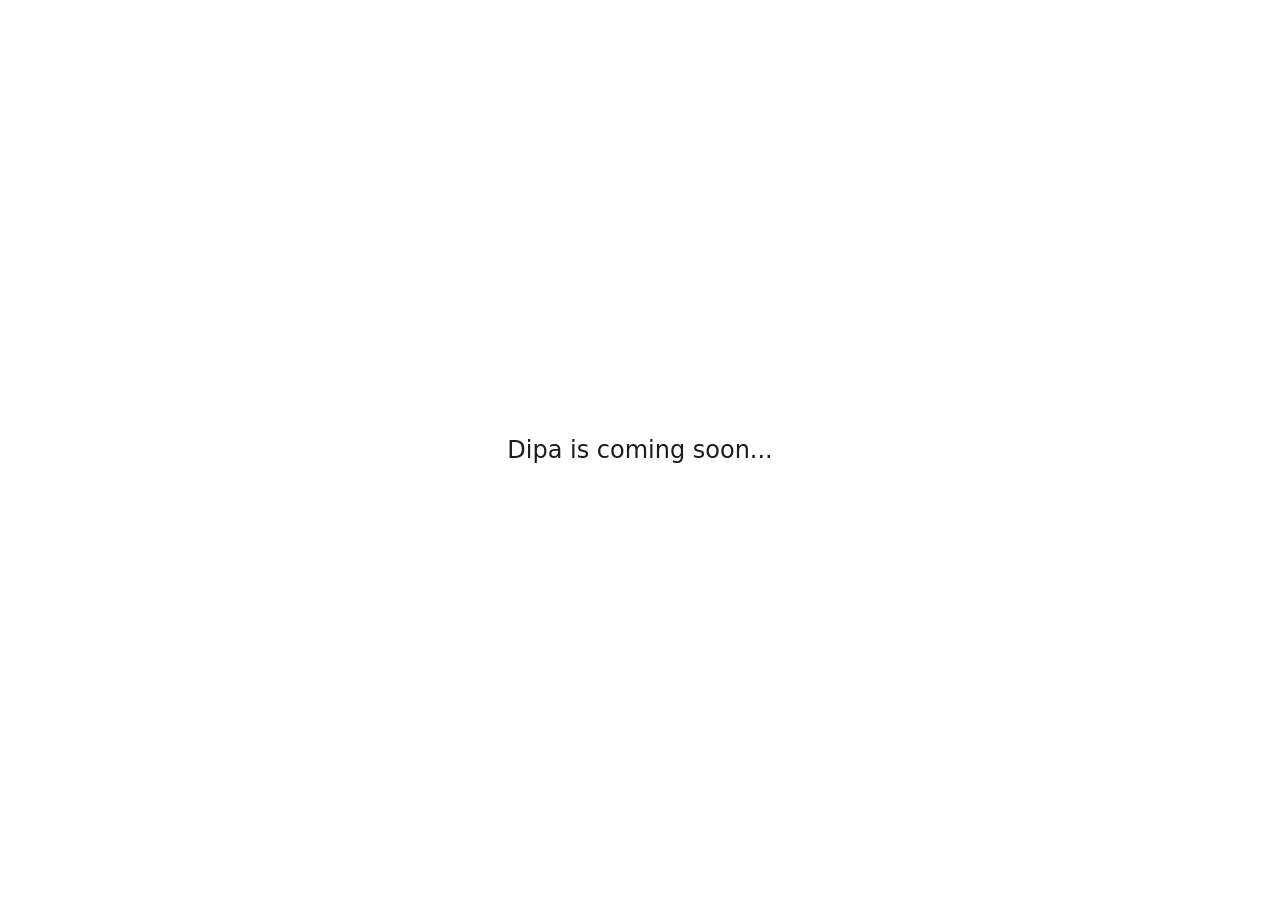
==== index.html @ 888a35b3 "Add initial index.html" ====
<!DOCTYPE html>
<html lang="en">
<head>
    <meta charset="UTF-8">
    <meta name="viewport" content="width=device-width, initial-scale=1.0">
    <title>Dipa</title>
    <style>
        html, body {
            height: 100%;
            margin: 0;
        }
        body {
            display: flex;
            align-items: center;
            justify-content: center;
            font-family: ui-sans-serif, system-ui, sans-serif;
            font-size: clamp(1.125rem, 2.5vw, 1.5rem);
            color: #1d1d1f;
            background: #fff;
        }
        p {
            margin: 0;
        }
    </style>
</head>
<body>
    <p>Dipa is coming soon...</p>
</body>
</html>
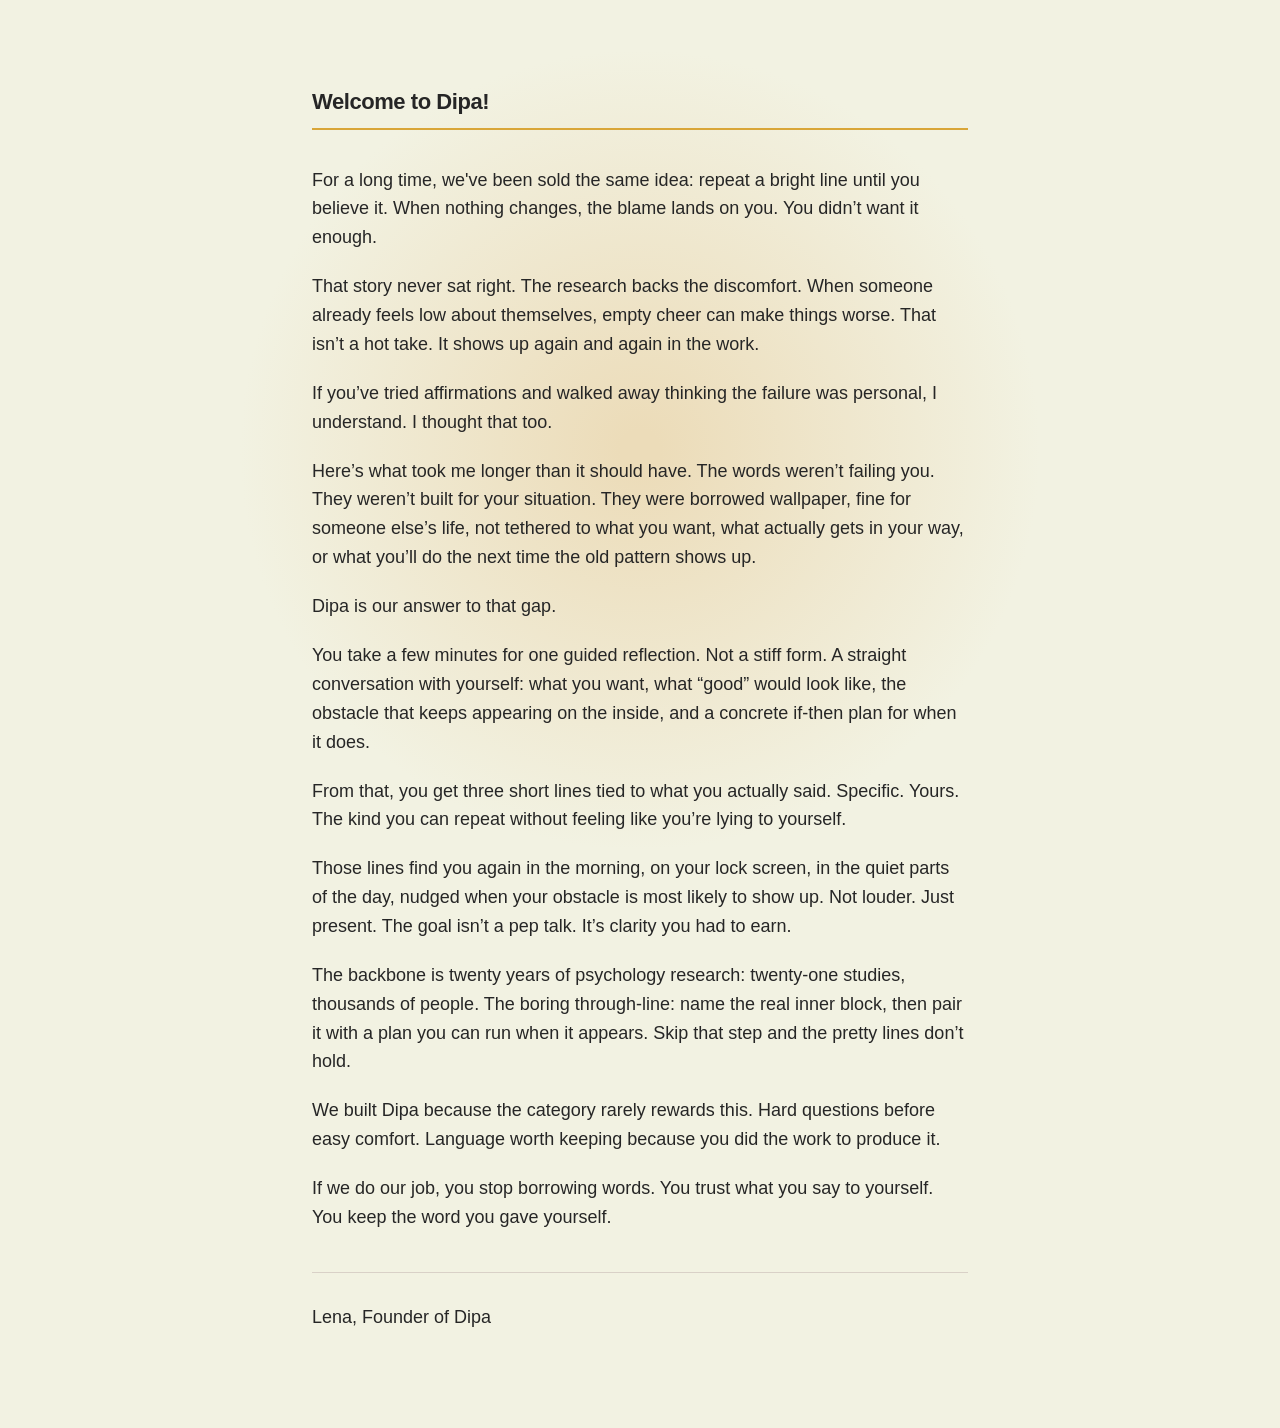
==== commit 9dd8e310: "Add first version of founder letter on the website" ====
--- a/index.html
+++ b/index.html
@@ -3,27 +3,101 @@
 <head>
     <meta charset="UTF-8">
     <meta name="viewport" content="width=device-width, initial-scale=1.0">
-    <title>Dipa</title>
+    <meta name="description" content="A short letter from Lena, founder of Dipa, on why most affirmations never stick, and what we built instead.">
+    <meta name="color-scheme" content="light">
+    <meta name="theme-color" content="#f7f2e8">
+    <title>Dipa - Keep your word</title>
+    <link rel="icon" href="favicon.png" type="image/png">
+    <link rel="apple-touch-icon" href="icon.png">
     <style>
-        html, body {
-            height: 100%;
-            margin: 0;
+        /*
+          Dipa Theme (light): matches app Swift tokens:
+          background #f7f2e8, charcoal #262626, accentNeutral #d9d1c7, warmAccent #d9a638,
+          AppScreenBackground radial: center #ecd4b9 to edge #f2f2e2
+        */
+        *, *::before, *::after {
+            box-sizing: border-box;
+        }
+        html {
+            -webkit-text-size-adjust: 100%;
+            color-scheme: light;
         }
         body {
-            display: flex;
-            align-items: center;
-            justify-content: center;
-            font-family: ui-sans-serif, system-ui, sans-serif;
-            font-size: clamp(1.125rem, 2.5vw, 1.5rem);
-            color: #1d1d1f;
-            background: #fff;
+            margin: 0;
+            min-height: 100dvh;
+            font-family: -apple-system, BlinkMacSystemFont, "SF Pro Text", "Segoe UI", Roboto, "Helvetica Neue", Arial, system-ui, sans-serif;
+            font-size: clamp(1.0625rem, 0.25vw + 1rem, 1.125rem);
+            line-height: 1.6;
+            color: #262626;
+            /* AppScreenBackground.lightReferenceRadial */
+            background-color: #f2f2e2;
+            background-image: radial-gradient(
+                circle at 50% 50%,
+                rgb(236, 220, 185) 20px,
+                rgb(242, 242, 226) min(400px, 85vmin)
+            );
+            background-attachment: fixed;
+        }
+        main {
+            max-width: min(36rem, 92vw);
+            margin: 0 auto;
+            padding: clamp(3rem, 8vw, 5.5rem) clamp(1.25rem, 4vw, 2rem) clamp(4rem, 10vw, 6rem);
+        }
+        @media (min-width: 768px) {
+            main {
+                max-width: min(45rem, 80vw);
+            }
+        }
+        h1 {
+            margin: 0 0 2.25rem;
+            font-size: clamp(1.25rem, 0.5vw + 1.1rem, 1.375rem);
+            font-weight: 600;
+            letter-spacing: -0.02em;
+            line-height: 1.25;
+            color: #262626;
+            padding-bottom: 0.75rem;
+            border-bottom: 2px solid rgb(217, 166, 56);
         }
         p {
             margin: 0;
         }
+        .letter p + p {
+            margin-top: 1.125em;
+        }
+        .signature {
+            margin-top: 2.5rem;
+            padding-top: 1.5rem;
+            border-top: 1px solid #d9d1c7;
+        }
+        .signature p {
+            margin: 0;
+        }
+        .signature .name {
+            margin-top: 0.35em;
+            font-weight: 500;
+            color: #262626;
+        }
     </style>
 </head>
 <body>
-    <p>Dipa is coming soon...</p>
+    <main>
+        <h1>Welcome to Dipa!</h1>
+        <article class="letter">
+            <p>For a long time, we've been sold the same idea: repeat a bright line until you believe it. When nothing changes, the blame lands on you. You didn’t want it enough.</p>
+            <p>That story never sat right. The research backs the discomfort. When someone already feels low about themselves, empty cheer can make things worse. That isn’t a hot take. It shows up again and again in the work.</p>
+            <p>If you’ve tried affirmations and walked away thinking the failure was personal, I understand. I thought that too.</p>
+            <p>Here’s what took me longer than it should have. The words weren’t failing you. They weren’t built for your situation. They were borrowed wallpaper, fine for someone else’s life, not tethered to what you want, what actually gets in your way, or what you’ll do the next time the old pattern shows up.</p>
+            <p>Dipa is our answer to that gap.</p>
+            <p>You take a few minutes for one guided reflection. Not a stiff form. A straight conversation with yourself: what you want, what “good” would look like, the obstacle that keeps appearing on the inside, and a concrete if-then plan for when it does.</p>
+            <p>From that, you get three short lines tied to what you actually said. Specific. Yours. The kind you can repeat without feeling like you’re lying to yourself.</p>
+            <p>Those lines find you again in the morning, on your lock screen, in the quiet parts of the day, nudged when your obstacle is most likely to show up. Not louder. Just present. The goal isn’t a pep talk. It’s clarity you had to earn.</p>
+            <p>The backbone is twenty years of psychology research: twenty-one studies, thousands of people. The boring through-line: name the real inner block, then pair it with a plan you can run when it appears. Skip that step and the pretty lines don’t hold.</p>
+            <p>We built Dipa because the category rarely rewards this. Hard questions before easy comfort. Language worth keeping because you did the work to produce it.</p>
+            <p>If we do our job, you stop borrowing words. You trust what you say to yourself. You keep the word you gave yourself.</p>
+        </article>
+        <footer class="signature">
+            <p class="name">Lena, Founder of Dipa</p>
+        </footer>
+    </main>
 </body>
 </html>
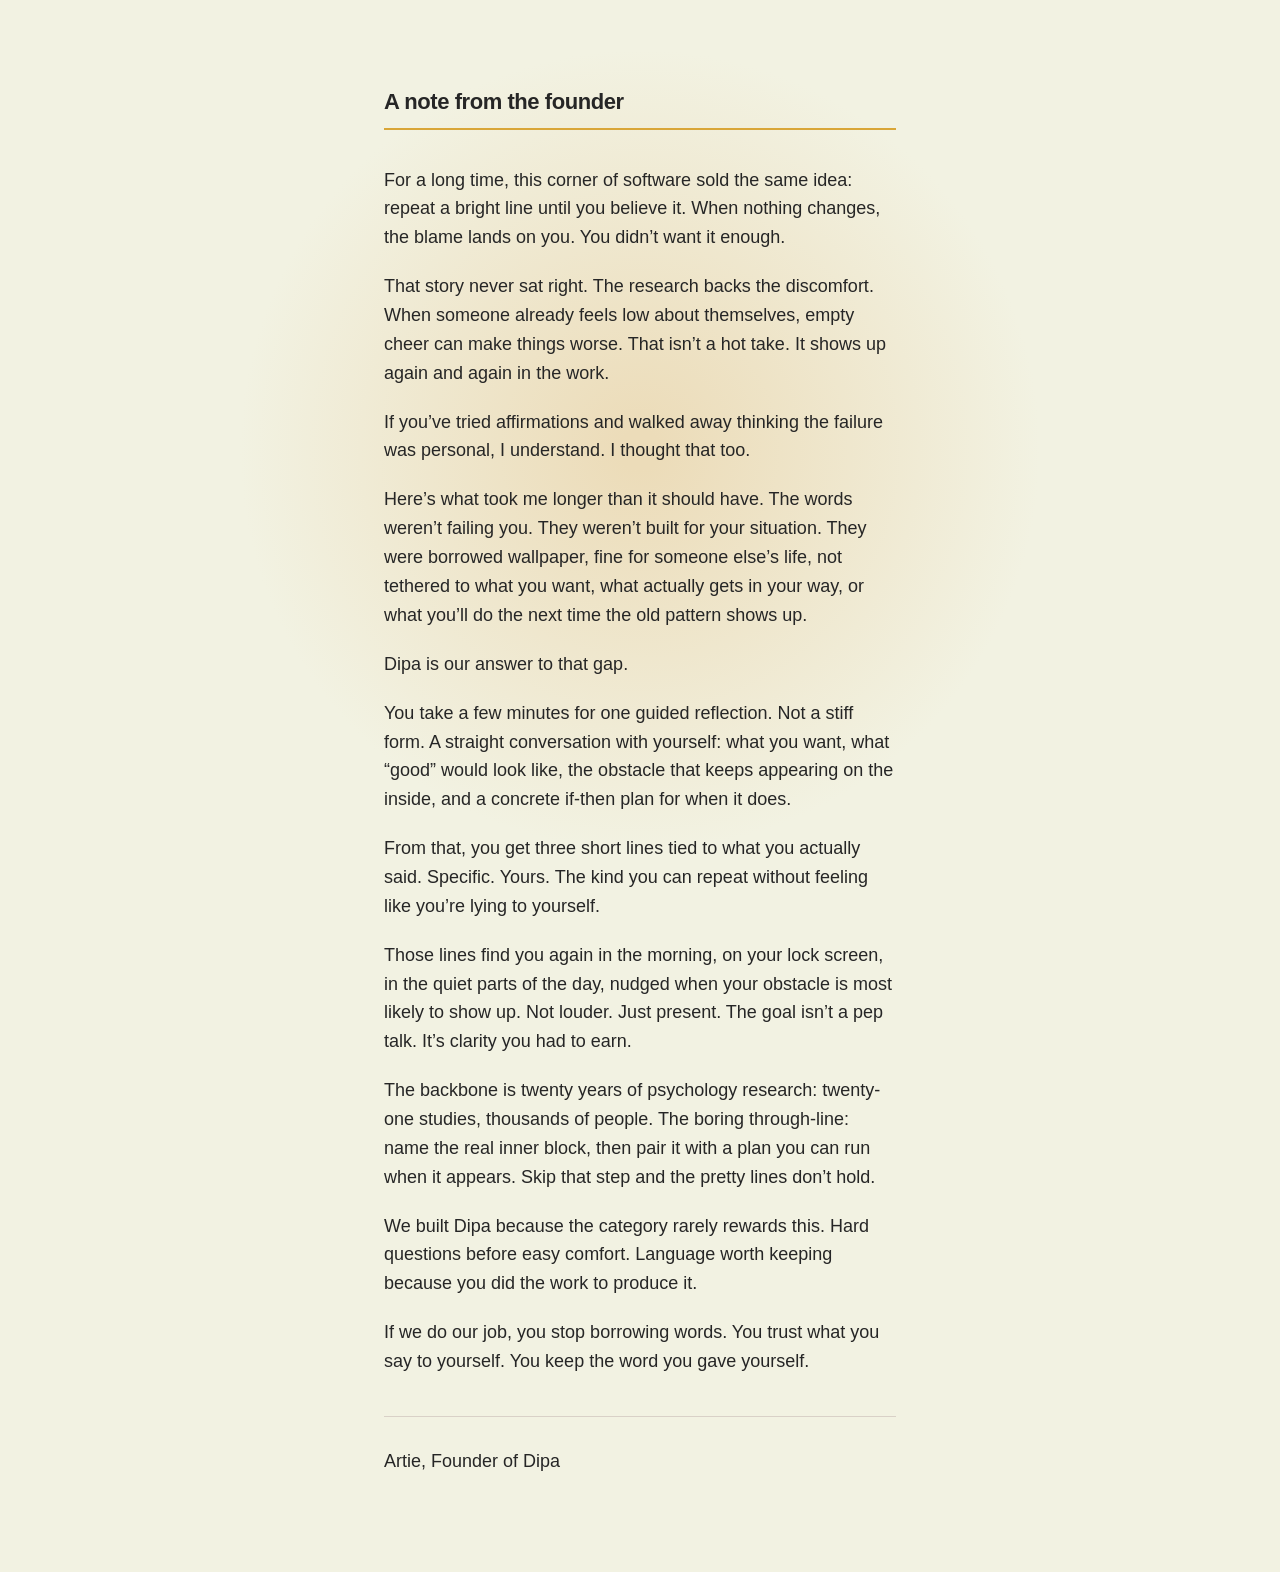
==== commit e10c1dab: "Add first version of founder letter on the website" ====
--- a/index.html
+++ b/index.html
@@ -3,7 +3,7 @@
 <head>
     <meta charset="UTF-8">
     <meta name="viewport" content="width=device-width, initial-scale=1.0">
-    <meta name="description" content="A short letter from Lena, founder of Dipa, on why most affirmations never stick, and what we built instead.">
+    <meta name="description" content="A short letter from Artie, founder of Dipa, on why most affirmations never stick, and what we built instead.">
     <meta name="color-scheme" content="light">
     <meta name="theme-color" content="#f7f2e8">
     <title>Dipa - Keep your word</title>
@@ -43,11 +43,6 @@
             margin: 0 auto;
             padding: clamp(3rem, 8vw, 5.5rem) clamp(1.25rem, 4vw, 2rem) clamp(4rem, 10vw, 6rem);
         }
-        @media (min-width: 768px) {
-            main {
-                max-width: min(45rem, 80vw);
-            }
-        }
         h1 {
             margin: 0 0 2.25rem;
             font-size: clamp(1.25rem, 0.5vw + 1.1rem, 1.375rem);
@@ -81,9 +76,9 @@
 </head>
 <body>
     <main>
-        <h1>Welcome to Dipa!</h1>
+        <h1>A note from the founder</h1>
         <article class="letter">
-            <p>For a long time, we've been sold the same idea: repeat a bright line until you believe it. When nothing changes, the blame lands on you. You didn’t want it enough.</p>
+            <p>For a long time, this corner of software sold the same idea: repeat a bright line until you believe it. When nothing changes, the blame lands on you. You didn’t want it enough.</p>
             <p>That story never sat right. The research backs the discomfort. When someone already feels low about themselves, empty cheer can make things worse. That isn’t a hot take. It shows up again and again in the work.</p>
             <p>If you’ve tried affirmations and walked away thinking the failure was personal, I understand. I thought that too.</p>
             <p>Here’s what took me longer than it should have. The words weren’t failing you. They weren’t built for your situation. They were borrowed wallpaper, fine for someone else’s life, not tethered to what you want, what actually gets in your way, or what you’ll do the next time the old pattern shows up.</p>
@@ -96,7 +91,7 @@
             <p>If we do our job, you stop borrowing words. You trust what you say to yourself. You keep the word you gave yourself.</p>
         </article>
         <footer class="signature">
-            <p class="name">Lena, Founder of Dipa</p>
+            <p class="name">Artie, Founder of Dipa</p>
         </footer>
     </main>
 </body>
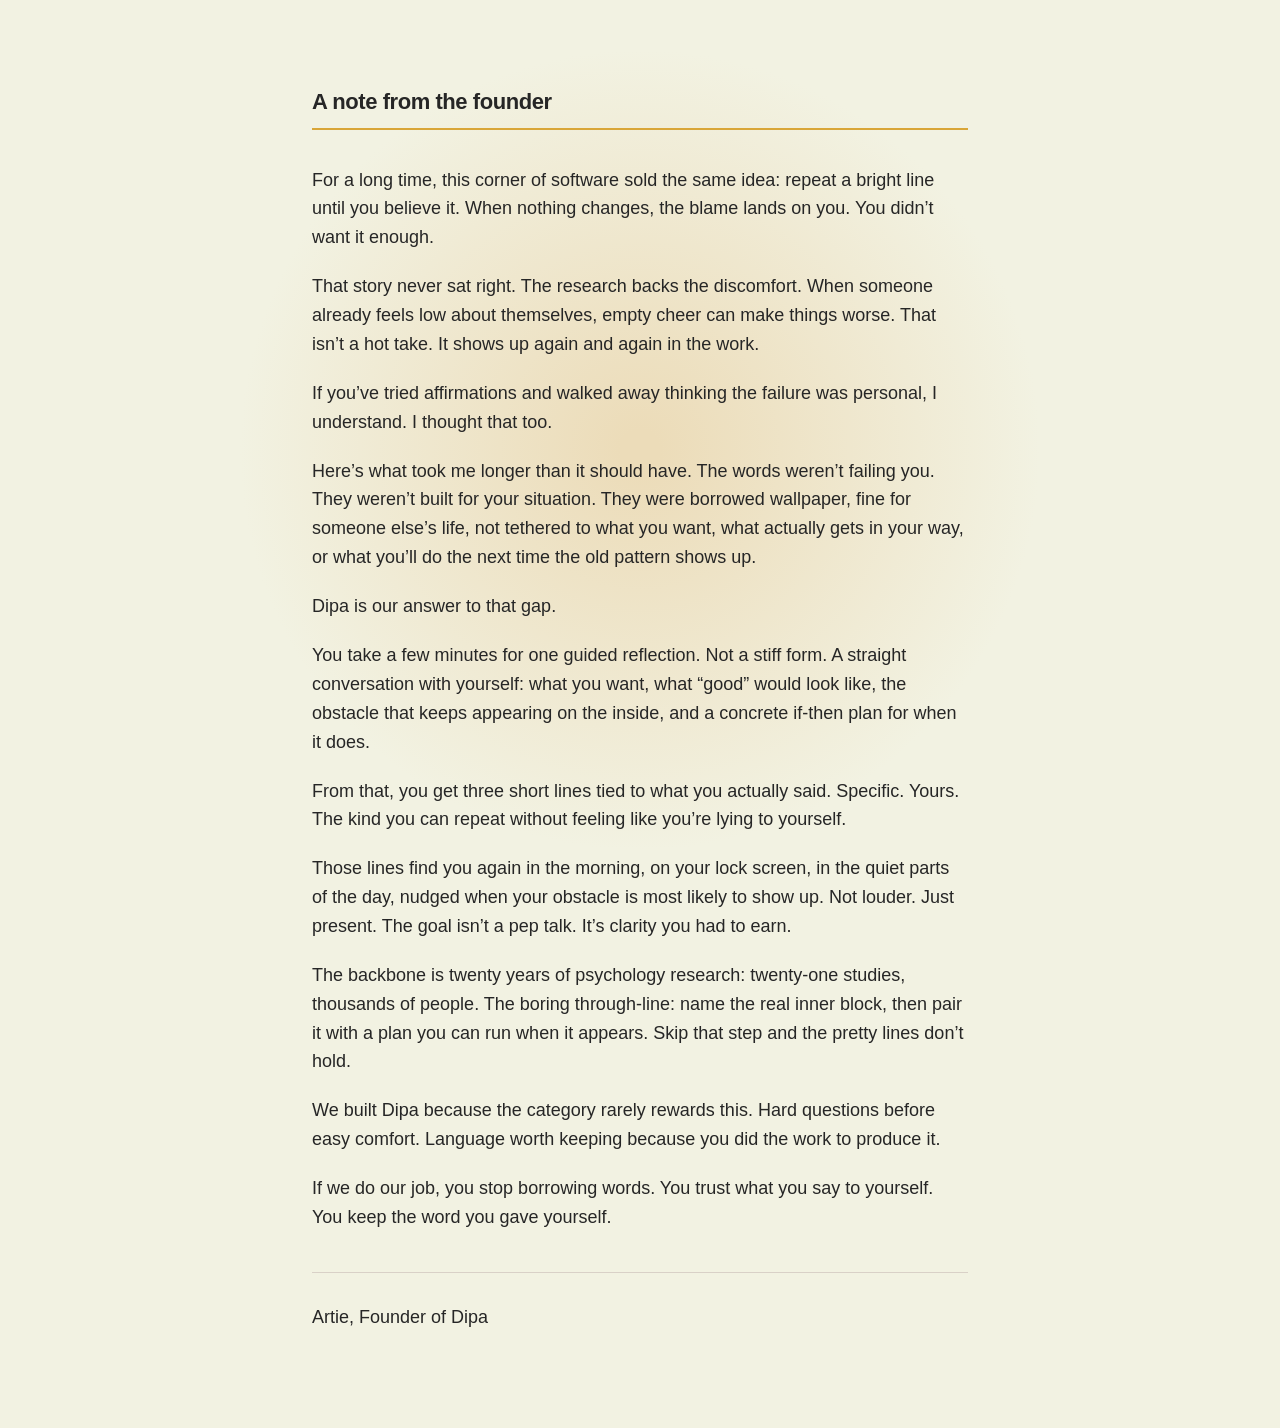
==== commit fbec0310: "Make layout wider for desktop" ====
--- a/index.html
+++ b/index.html
@@ -42,6 +42,11 @@
             max-width: min(36rem, 92vw);
             margin: 0 auto;
             padding: clamp(3rem, 8vw, 5.5rem) clamp(1.25rem, 4vw, 2rem) clamp(4rem, 10vw, 6rem);
+        }
+        @media (min-width: 768px) {
+            main {
+                max-width: min(45rem, 80vw);
+            }
         }
         h1 {
             margin: 0 0 2.25rem;
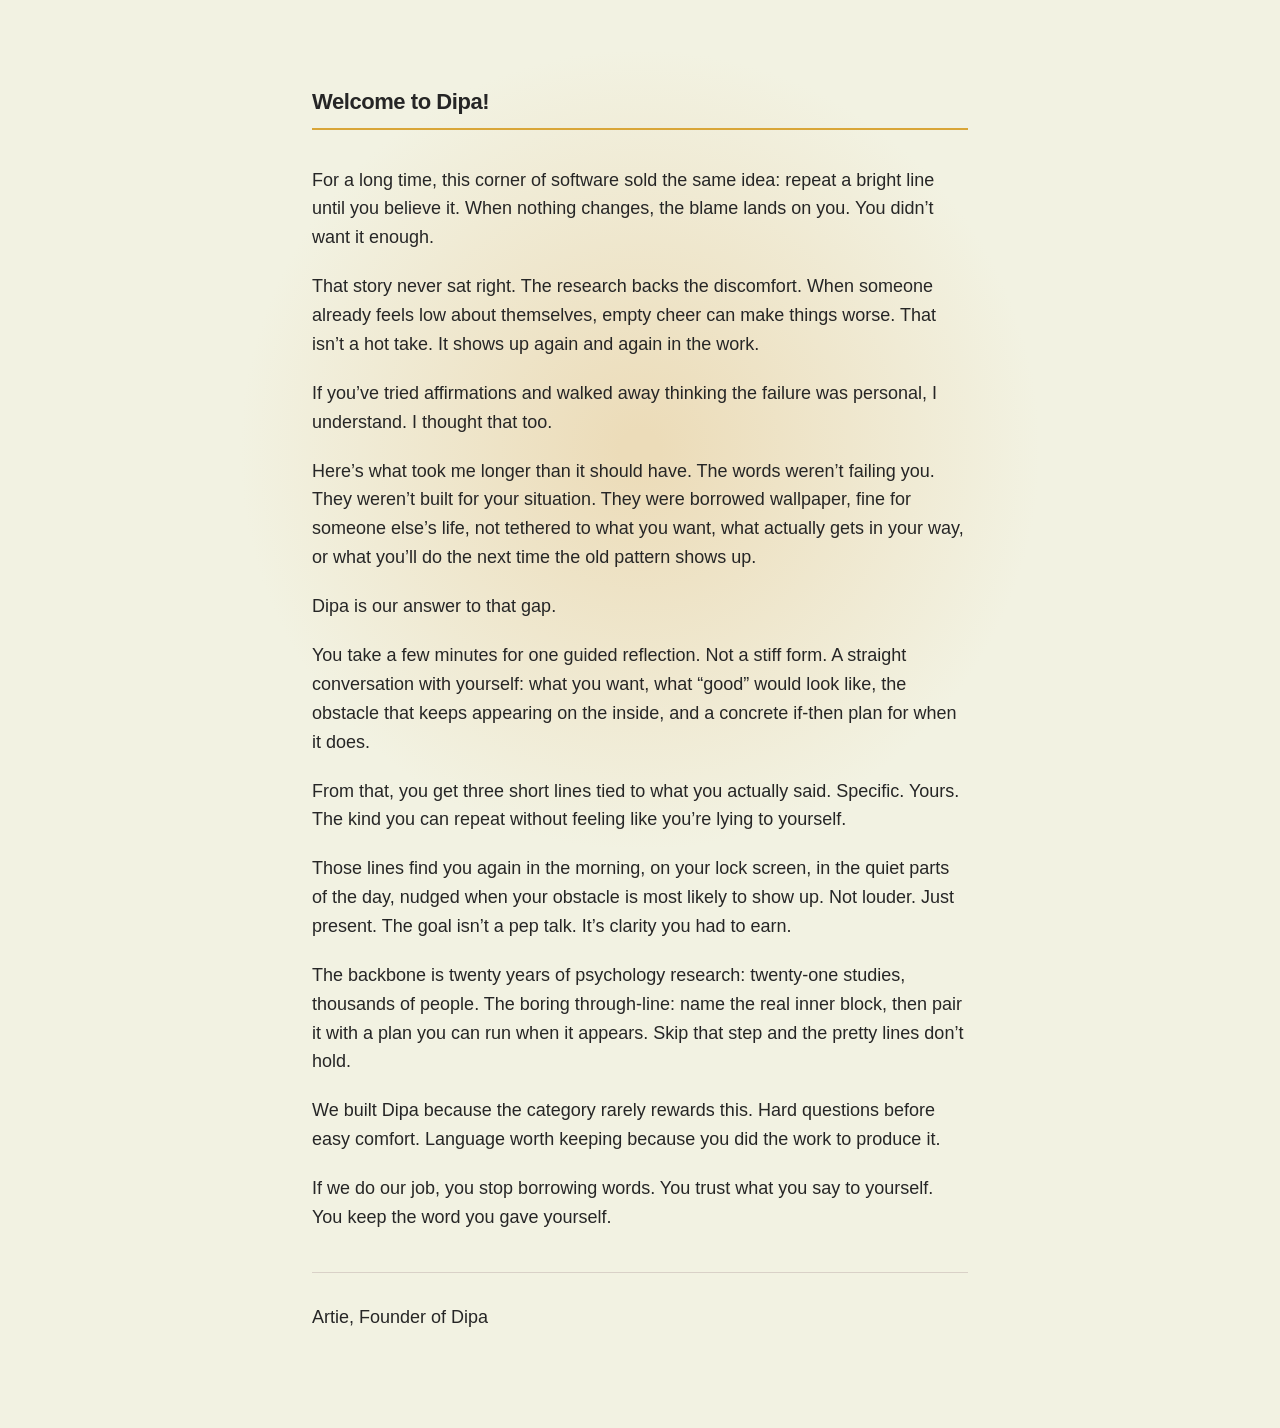
==== commit 3402dc10: "Update header in index.html" ====
--- a/index.html
+++ b/index.html
@@ -81,7 +81,7 @@
 </head>
 <body>
     <main>
-        <h1>A note from the founder</h1>
+        <h1>Welcome to Dipa!</h1>
         <article class="letter">
             <p>For a long time, this corner of software sold the same idea: repeat a bright line until you believe it. When nothing changes, the blame lands on you. You didn’t want it enough.</p>
             <p>That story never sat right. The research backs the discomfort. When someone already feels low about themselves, empty cheer can make things worse. That isn’t a hot take. It shows up again and again in the work.</p>
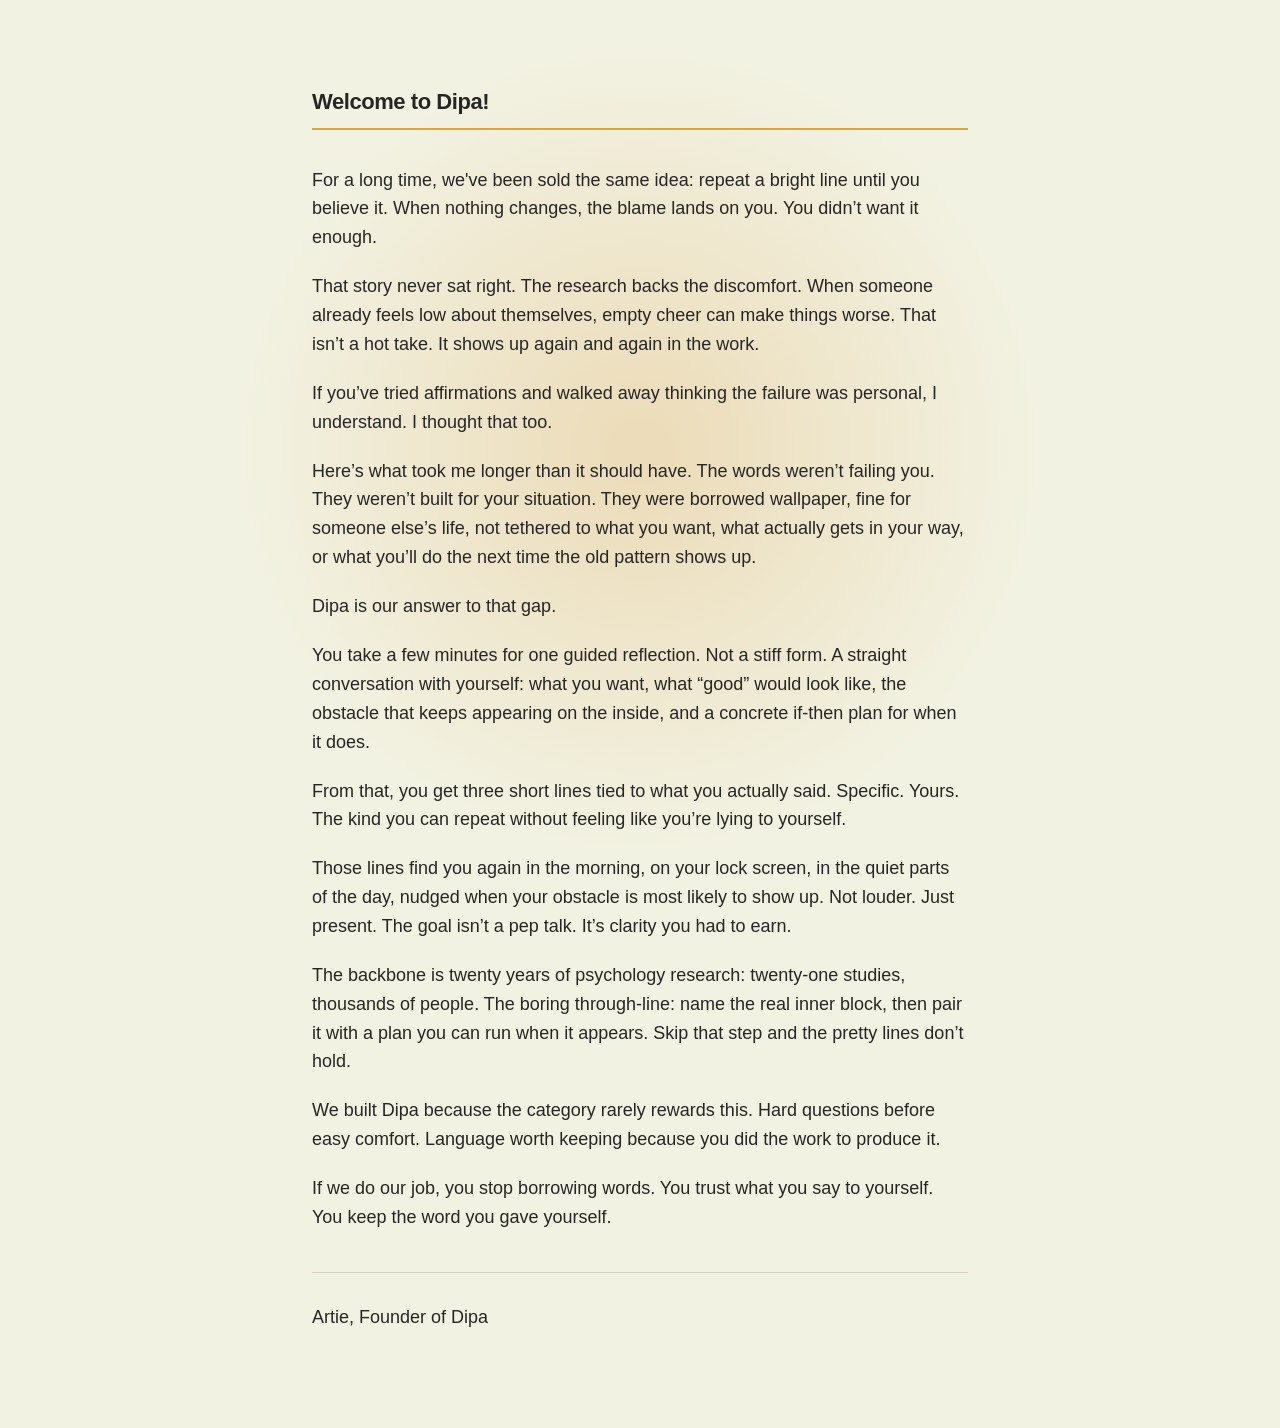
==== commit e9aa65b2: "Update copy in index.html" ====
--- a/index.html
+++ b/index.html
@@ -83,7 +83,7 @@
     <main>
         <h1>Welcome to Dipa!</h1>
         <article class="letter">
-            <p>For a long time, this corner of software sold the same idea: repeat a bright line until you believe it. When nothing changes, the blame lands on you. You didn’t want it enough.</p>
+            <p>For a long time, we've been sold the same idea: repeat a bright line until you believe it. When nothing changes, the blame lands on you. You didn’t want it enough.</p>
             <p>That story never sat right. The research backs the discomfort. When someone already feels low about themselves, empty cheer can make things worse. That isn’t a hot take. It shows up again and again in the work.</p>
             <p>If you’ve tried affirmations and walked away thinking the failure was personal, I understand. I thought that too.</p>
             <p>Here’s what took me longer than it should have. The words weren’t failing you. They weren’t built for your situation. They were borrowed wallpaper, fine for someone else’s life, not tethered to what you want, what actually gets in your way, or what you’ll do the next time the old pattern shows up.</p>
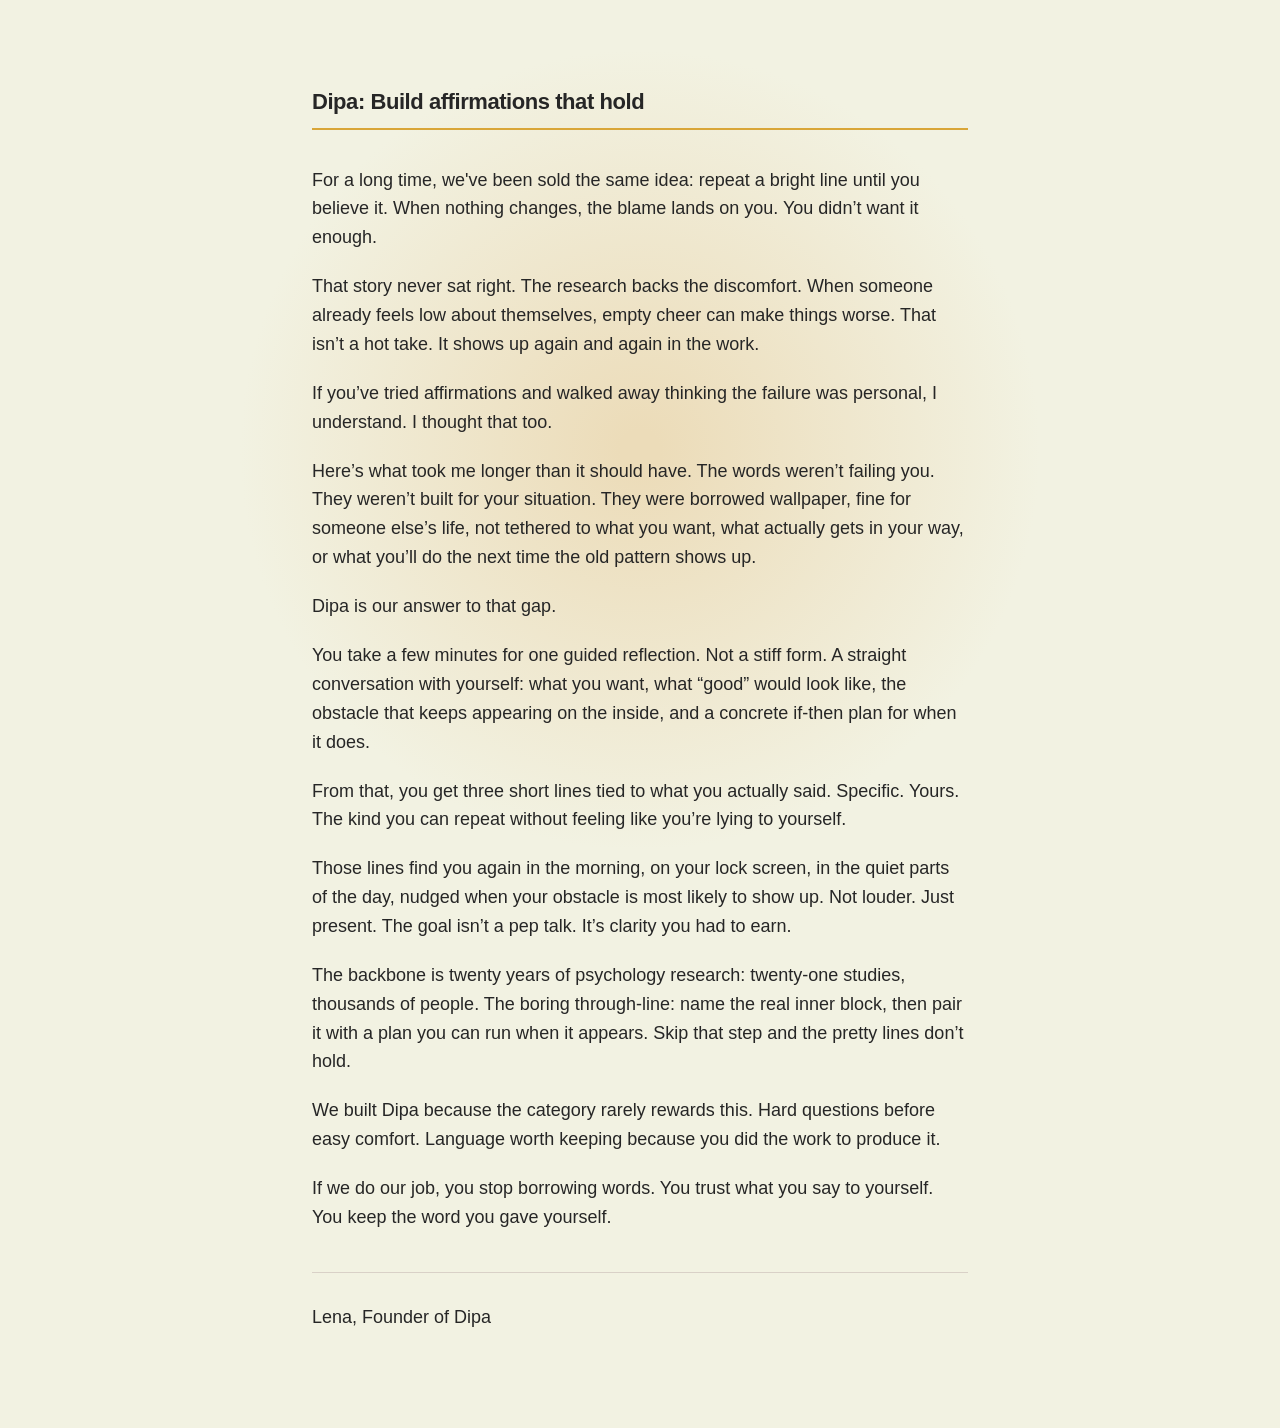
==== commit b54521be: "Improve site SEO metadata" ====
--- a/index.html
+++ b/index.html
@@ -3,12 +3,40 @@
 <head>
     <meta charset="UTF-8">
     <meta name="viewport" content="width=device-width, initial-scale=1.0">
-    <meta name="description" content="A short letter from Artie, founder of Dipa, on why most affirmations never stick, and what we built instead.">
+    <meta name="description" content="Dipa turns guided reflections into personal affirmations and practical if-then plans, helping you keep the word you give yourself.">
+    <meta name="author" content="Lena, Founder of Dipa">
+    <meta name="robots" content="index, follow">
     <meta name="color-scheme" content="light">
     <meta name="theme-color" content="#f7f2e8">
-    <title>Dipa - Keep your word</title>
-    <link rel="icon" href="favicon.png" type="image/png">
-    <link rel="apple-touch-icon" href="icon.png">
+    <title>Dipa | Personal affirmations and if-then plans</title>
+    <link rel="canonical" href="https://getdipa.com/">
+    <link rel="icon" href="/favicon.png" type="image/png">
+    <link rel="apple-touch-icon" href="/icon.png">
+
+    <meta property="og:type" content="website">
+    <meta property="og:site_name" content="Dipa">
+    <meta property="og:title" content="Dipa | Personal affirmations and if-then plans">
+    <meta property="og:description" content="Turn guided reflections into personal affirmations and practical if-then plans that help you keep your word.">
+    <meta property="og:url" content="https://getdipa.com/">
+    <meta property="og:image" content="https://getdipa.com/icon.png">
+    <meta property="og:image:alt" content="Dipa app icon">
+
+    <meta name="twitter:card" content="summary">
+    <meta name="twitter:title" content="Dipa | Personal affirmations and if-then plans">
+    <meta name="twitter:description" content="Turn guided reflections into personal affirmations and practical if-then plans that help you keep your word.">
+    <meta name="twitter:image" content="https://getdipa.com/icon.png">
+    <meta name="twitter:image:alt" content="Dipa app icon">
+
+    <script type="application/ld+json">
+        {
+            "@context": "https://schema.org",
+            "@type": "WebSite",
+            "name": "Dipa",
+            "url": "https://getdipa.com/",
+            "description": "Dipa turns guided reflections into personal affirmations and practical if-then plans, helping you keep the word you give yourself.",
+            "inLanguage": "en"
+        }
+    </script>
     <style>
         /*
           Dipa Theme (light): matches app Swift tokens:
@@ -81,7 +109,7 @@
 </head>
 <body>
     <main>
-        <h1>Welcome to Dipa!</h1>
+        <h1>Dipa: Build affirmations that hold</h1>
         <article class="letter">
             <p>For a long time, we've been sold the same idea: repeat a bright line until you believe it. When nothing changes, the blame lands on you. You didn’t want it enough.</p>
             <p>That story never sat right. The research backs the discomfort. When someone already feels low about themselves, empty cheer can make things worse. That isn’t a hot take. It shows up again and again in the work.</p>
@@ -96,7 +124,7 @@
             <p>If we do our job, you stop borrowing words. You trust what you say to yourself. You keep the word you gave yourself.</p>
         </article>
         <footer class="signature">
-            <p class="name">Artie, Founder of Dipa</p>
+            <p class="name">Lena, Founder of Dipa</p>
         </footer>
     </main>
 </body>
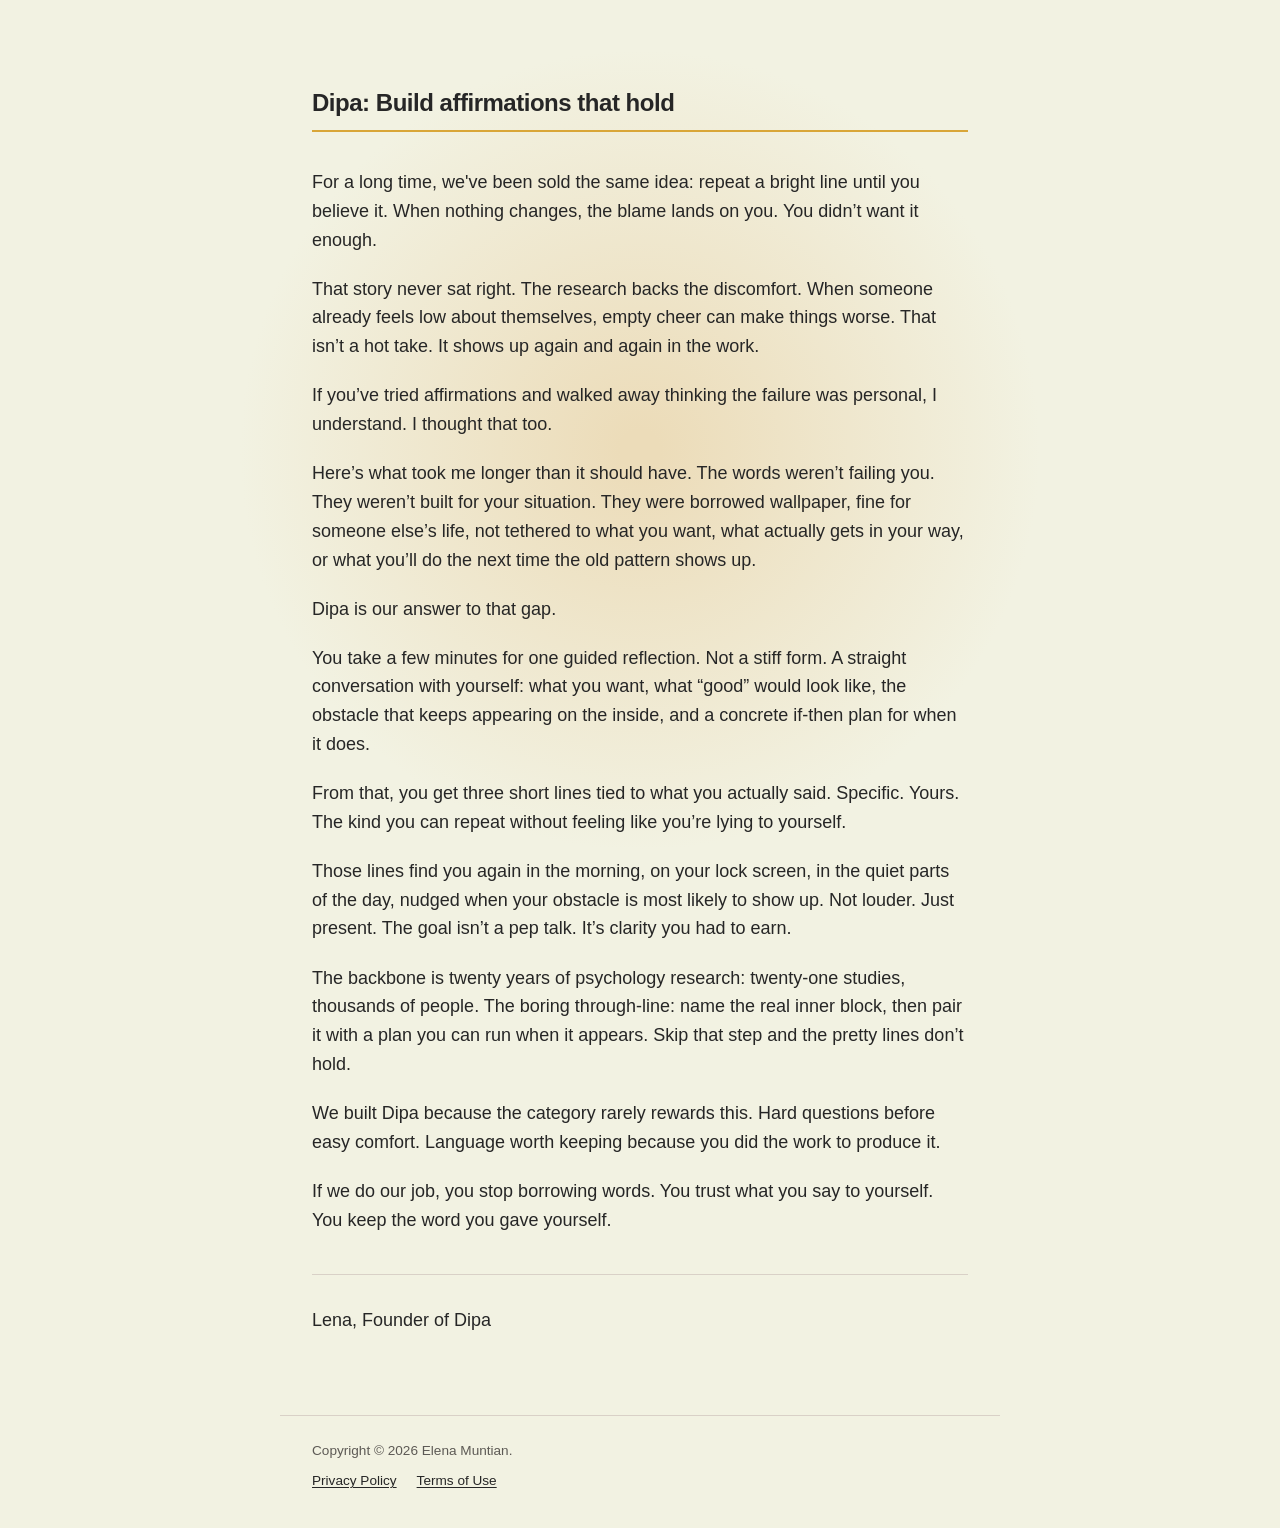
==== commit 24a03d08: "Add reusable footer and legal pages" ====
--- a/index.html
+++ b/index.html
@@ -37,75 +37,7 @@
             "inLanguage": "en"
         }
     </script>
-    <style>
-        /*
-          Dipa Theme (light): matches app Swift tokens:
-          background #f7f2e8, charcoal #262626, accentNeutral #d9d1c7, warmAccent #d9a638,
-          AppScreenBackground radial: center #ecd4b9 to edge #f2f2e2
-        */
-        *, *::before, *::after {
-            box-sizing: border-box;
-        }
-        html {
-            -webkit-text-size-adjust: 100%;
-            color-scheme: light;
-        }
-        body {
-            margin: 0;
-            min-height: 100dvh;
-            font-family: -apple-system, BlinkMacSystemFont, "SF Pro Text", "Segoe UI", Roboto, "Helvetica Neue", Arial, system-ui, sans-serif;
-            font-size: clamp(1.0625rem, 0.25vw + 1rem, 1.125rem);
-            line-height: 1.6;
-            color: #262626;
-            /* AppScreenBackground.lightReferenceRadial */
-            background-color: #f2f2e2;
-            background-image: radial-gradient(
-                circle at 50% 50%,
-                rgb(236, 220, 185) 20px,
-                rgb(242, 242, 226) min(400px, 85vmin)
-            );
-            background-attachment: fixed;
-        }
-        main {
-            max-width: min(36rem, 92vw);
-            margin: 0 auto;
-            padding: clamp(3rem, 8vw, 5.5rem) clamp(1.25rem, 4vw, 2rem) clamp(4rem, 10vw, 6rem);
-        }
-        @media (min-width: 768px) {
-            main {
-                max-width: min(45rem, 80vw);
-            }
-        }
-        h1 {
-            margin: 0 0 2.25rem;
-            font-size: clamp(1.25rem, 0.5vw + 1.1rem, 1.375rem);
-            font-weight: 600;
-            letter-spacing: -0.02em;
-            line-height: 1.25;
-            color: #262626;
-            padding-bottom: 0.75rem;
-            border-bottom: 2px solid rgb(217, 166, 56);
-        }
-        p {
-            margin: 0;
-        }
-        .letter p + p {
-            margin-top: 1.125em;
-        }
-        .signature {
-            margin-top: 2.5rem;
-            padding-top: 1.5rem;
-            border-top: 1px solid #d9d1c7;
-        }
-        .signature p {
-            margin: 0;
-        }
-        .signature .name {
-            margin-top: 0.35em;
-            font-weight: 500;
-            color: #262626;
-        }
-    </style>
+    <link rel="stylesheet" href="/styles.css">
 </head>
 <body>
     <main>
@@ -127,5 +59,13 @@
             <p class="name">Lena, Founder of Dipa</p>
         </footer>
     </main>
+    <footer class="site-footer">
+        <p>Copyright © 2026 Elena Muntian.</p>
+        <nav aria-label="Footer navigation">
+            <a href="/privacy-policy.html">Privacy Policy</a>
+            <a href="/terms.html">Terms of Use</a>
+        </nav>
+    </footer>
+
 </body>
 </html>
--- a/styles.css
+++ b/styles.css
@@ -0,0 +1,55 @@
+/* Dipa shared site styles */
+*, *::before, *::after { box-sizing: border-box; }
+html { -webkit-text-size-adjust: 100%; color-scheme: light; }
+body {
+    margin: 0;
+    min-height: 100dvh;
+    font-family: -apple-system, BlinkMacSystemFont, "SF Pro Text", "Segoe UI", Roboto, "Helvetica Neue", Arial, system-ui, sans-serif;
+    font-size: clamp(1.0625rem, 0.25vw + 1rem, 1.125rem);
+    line-height: 1.6;
+    color: #262626;
+    background-color: #f2f2e2;
+    background-image: radial-gradient(circle at 50% 50%, rgb(236, 220, 185) 20px, rgb(242, 242, 226) min(400px, 85vmin));
+    background-attachment: fixed;
+}
+main {
+    max-width: min(36rem, 92vw);
+    margin: 0 auto;
+    padding: clamp(3rem, 8vw, 5.5rem) clamp(1.25rem, 4vw, 2rem) clamp(3rem, 8vw, 5rem);
+}
+@media (min-width: 768px) { main { max-width: min(45rem, 80vw); } }
+h1 {
+    margin: 0 0 2.25rem;
+    font-size: clamp(1.25rem, 0.5vw + 1.1rem, 1.5rem);
+    font-weight: 600;
+    letter-spacing: -0.02em;
+    line-height: 1.25;
+    color: #262626;
+    padding-bottom: 0.75rem;
+    border-bottom: 2px solid rgb(217, 166, 56);
+}
+h2 { margin: 2rem 0 0.65rem; font-size: 1.15rem; line-height: 1.3; }
+h3 { margin: 1.35rem 0 0.45rem; font-size: 1rem; line-height: 1.35; }
+p { margin: 0; }
+a { color: inherit; text-underline-offset: 0.18em; }
+.letter p + p, .legal p + p { margin-top: 1.125em; }
+.legal ul { margin: 0.75rem 0 1.125rem; padding-left: 1.35rem; }
+.legal li + li { margin-top: 0.45rem; }
+.legal-intro { color: #5d5a55; }
+.signature { margin-top: 2.5rem; padding-top: 1.5rem; border-top: 1px solid #d9d1c7; }
+.signature p { margin: 0; }
+.signature .name { margin-top: 0.35em; font-weight: 500; color: #262626; }
+.site-footer {
+    max-width: min(45rem, 92vw);
+    margin: 0 auto;
+    padding: 1.5rem clamp(1.25rem, 4vw, 2rem) 2.25rem;
+    border-top: 1px solid #d9d1c7;
+    color: #5d5a55;
+    font-size: 0.85rem;
+}
+.site-footer p { margin: 0; }
+.site-footer nav { display: flex; flex-wrap: wrap; gap: 0.35rem 1.25rem; margin-top: 0.55rem; }
+.site-footer a { color: #262626; }
+.site-footer a:hover, .site-footer a:focus-visible { color: #8a6517; }
+.back-link { display: inline-block; margin-bottom: 2rem; font-size: 0.9rem; }
+@media (prefers-reduced-motion: no-preference) { a { transition: color 160ms ease-out; } }
